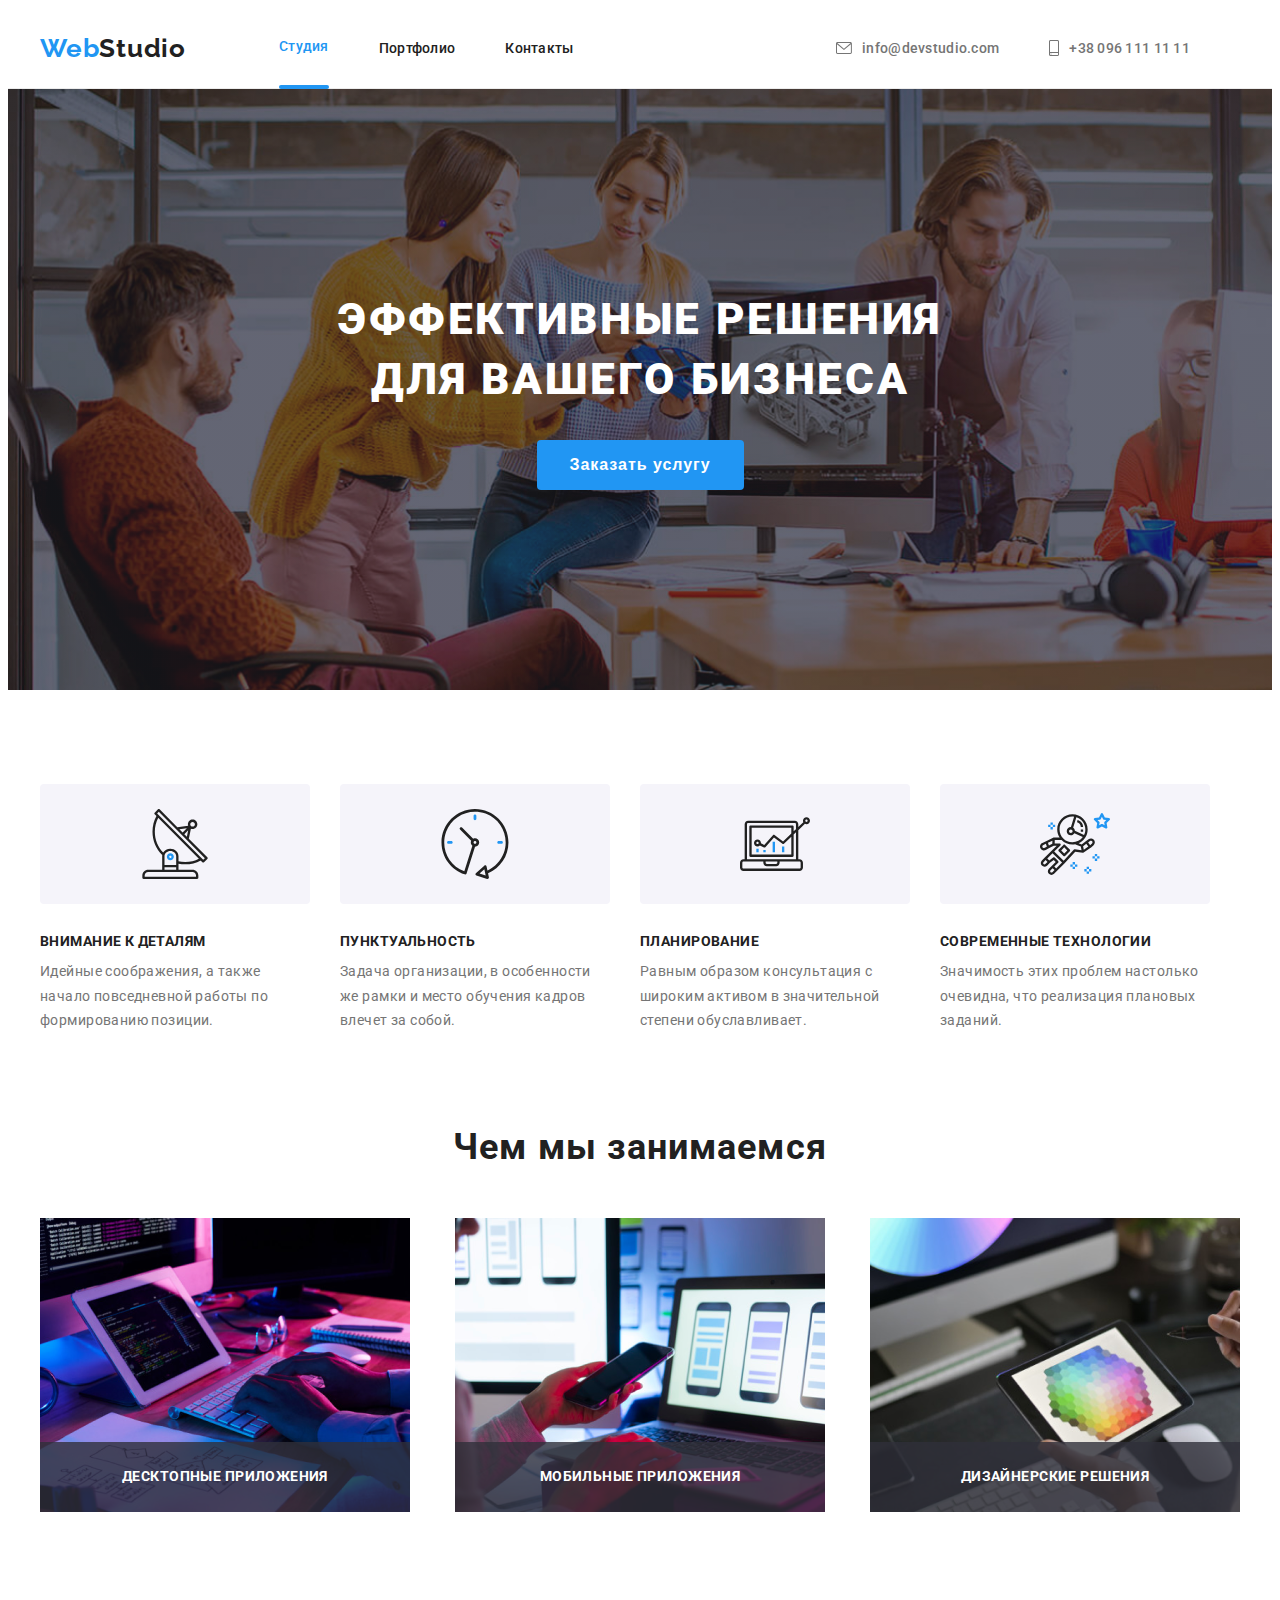
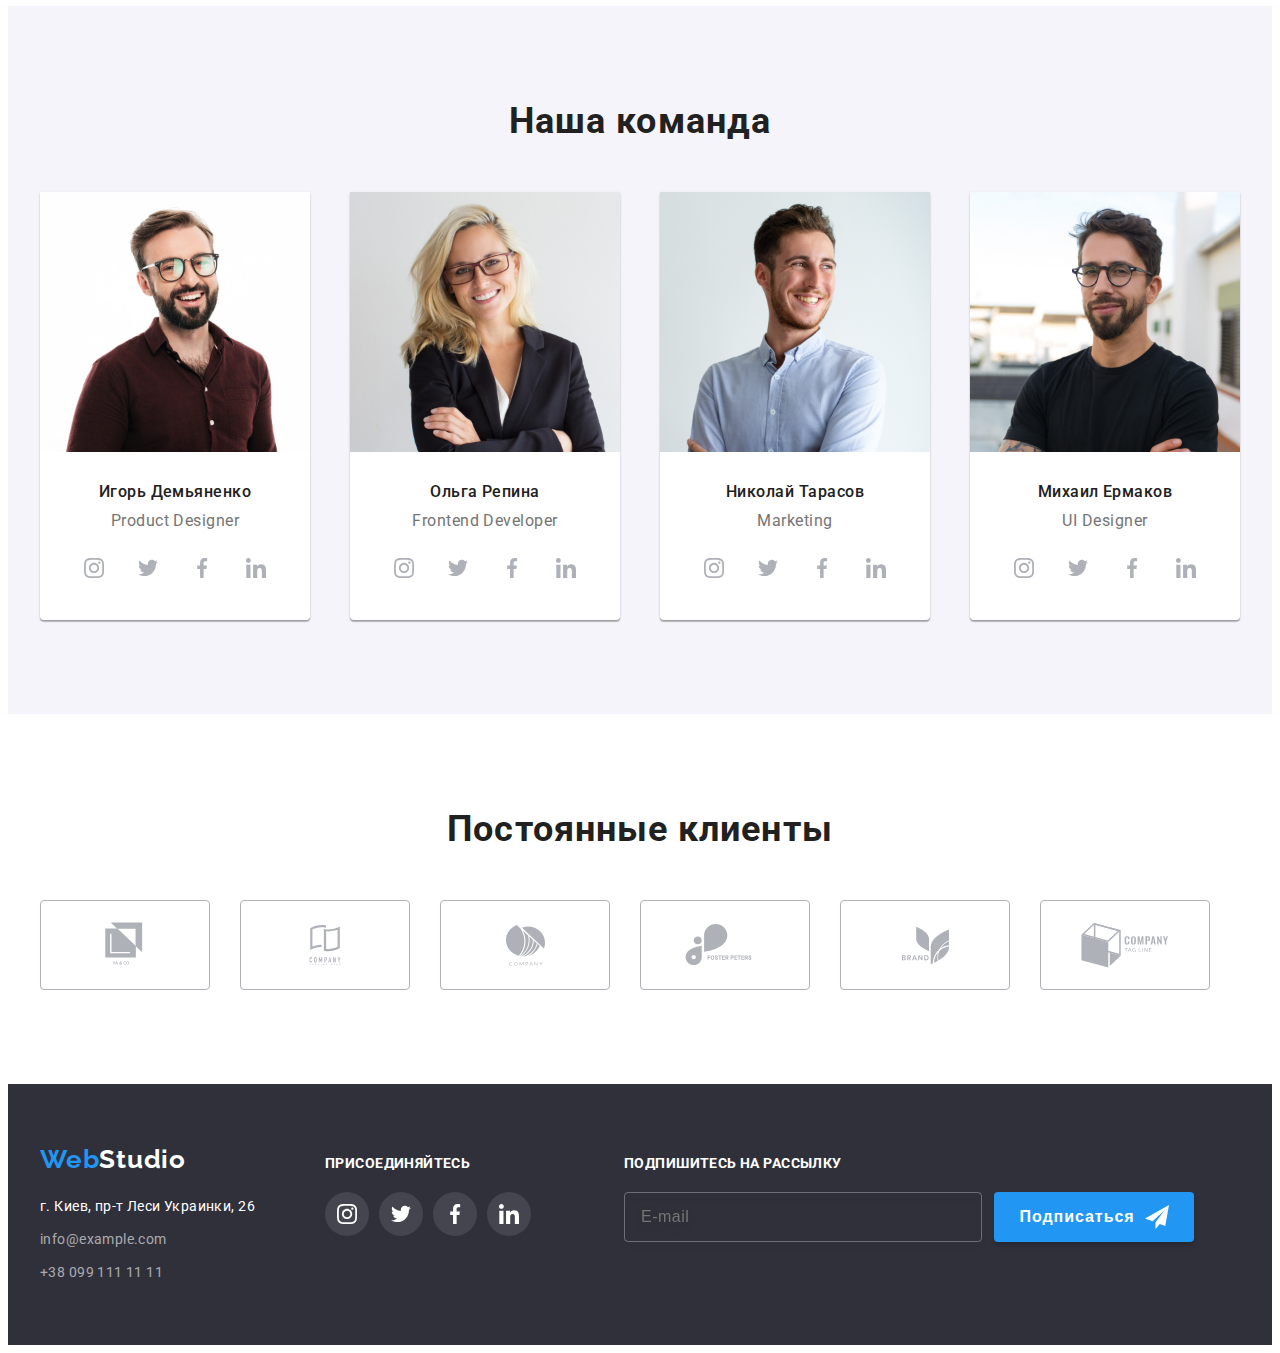
==== index.html @ 15736058 "modal form, footer form" ====
<!DOCTYPE html>
<html lang="ru">
<head>
    <meta charset="UTF-8">
    <meta name="viewport" content="width=device-width, initial-scale=1.0">
    <title>WebStudio</title>
    <link rel="stylesheet" href="https://cdnjs.cloudflare.com/ajax/libs/modern-normalize/1.0.0/modern-normalize.min.css" integrity="sha512-ISS7cAi1PEhQ8jnbJpJZMd29NlhNj4AWYyLOSp2CE/CsHxTCu+r+t0D2yoJudVrd0/8fTVPUVDzY5Tvli75u/g==" crossorigin="anonymous" />
    <link rel="preconnect" href="https://fonts.gstatic.com">
    <link href="https://fonts.googleapis.com/css2?family=Raleway:wght@700&family=Roboto:wght@400;500;700;900&display=swap" rel="stylesheet">
    <link rel="stylesheet" href="./css/style.css">
</head>
<body>
   <header class="header">
    <div class="container">
        <nav class="navigation">
             <a class="logo-link link" href="./index.html">   
                 <span class="logo-first-side">Web</span><span class="logo-header-side">Studio</span> 
            </a>
                <ul class="site-nav list">
                    <li class="site-nav-list"><a class="site-nav-link link current" href="./index.html">Студия</a></li>
                    <li class="site-nav-list"><a class="site-nav-link link" href="./portfolio.html">Портфолио</a></li>
                    <li class="site-nav-list"><a class="site-nav-link link" href="./contacts.html">Контакты</a></li>

                </ul>
        </nav>

        <address class="header-address">
            <div class="header-mail">
                  <a class="site-address-list link" href="mailto:info@devstudio.com"> <svg class="site-address__icon mail" width="16" height="12"> <use href="./pictures/sprite.svg#icon-mail"></use> </svg>info@devstudio.com</a>
            </div>      
            <div class="header-tel">
                 <a class="site-address-list link" href="tel:+380961111111">  <svg class="site-address__icon phone" width="10" height="16"> <use href="./pictures/sprite.svg#icon-smartphone"></use> </svg>+38 096 111 11 11</a>
            </div>
        </address>
    </div>

   </header> 

<!-- Banner--> 
    <section class="banner">
        <div class="banner-block">
            <h1 class="banner-title">Эффективные решения <br> для вашего бизнеса</h1>
            <button class="banner-button" type="button" data-modal-open>Заказать услугу</button>
        </div>
        <div class="backdrop is-hidden " data-modal>
            <div class="modal">
                <button class="modal-close-button" type="button" data-modal-close><svg class="close-button-icon" width="18" height="18"><use href="./pictures/sprite.svg#icon-close"></use></svg></button>
                <form action="#" class="modal-form">
                    <b class="modal-title">Оставьте свои данные, мы вам перезвоним</b>
                        <label class="modal-form-input-label"><span class="modal-form-input-title">Имя</span> 
                            <span class="modal-form-input-weapper">
                            <input name="user-name" type="text" class="modal-form-input"  required minlength="2"> 
                            <svg class="modal-form-icon" width="18" height="18"><use href="./pictures/sprite.svg#icon-person"></use></svg>
                            </span>                             
                        </label>
                        <label class="modal-form-input-label"><span class="modal-form-input-title">Телефон</span> 
                            <span class="modal-form-input-weapper">
                            <input type="tel" name="user-phone" class="modal-form-input" required minlength="6"> 
                            <svg class="modal-form-icon" width="18" height="18"><use href="./pictures/sprite.svg#icon-phone"></use></svg>
                            </span>
                        </label>
                        <label class="modal-form-input-label"><span class="modal-form-input-title">Почта</span> 
                            <span class="modal-form-input-weapper">
                            <input type="email" name="user-mail" class="modal-form-input" required > 
                            <svg class="modal-form-icon" width="18" height="18"><use href="./pictures/sprite.svg#icon-email"></use></svg>
                            </span>
                        </label>
                        <label><span class="modal-form-input-title">Комментарий</span>
                            <textarea name="user-message" class="modal-form-message" placeholder="Введите текст"></textarea>
                        </label>
                        <input type="checkbox" class="modal-form-check visually-hidden" id="policy-check" >
                        <label for="policy-check" class="modal-form-check-label">Соглашаюсь с рассылкой и принимаю&nbsp;<a href="" class="modal-check-label-link"> Условия договора</a></label>
                        <button type="submit" class="modal-form-button">Отправить</button>


                </form>
            </div>

        </div>
        </section>

<!--Features-->

    <section class="features">
        <div class="container">
            <h2 class="visually-hidden">Наши приемущества</h2>
        <ul class="features-list">
            <li class="features-list-item list ">
                <div class="features-block">
                    <svg class="features-icon"><use href="./pictures/sprite.svg#icon-antenna"></use></svg>
                </div>
                <h3 class="features-list-title">Внимание к деталям</h3>
                <p class="features-list-text">Идейные соображения, а также начало повседневной работы по формированию позиции.</p>
            </li>
            <li class="features-list-item list">
                <div class="features-block">
                    <svg class="features-icon"><use href="./pictures/sprite.svg#icon-clock"></use></svg>
                </div>
                <h3 class="features-list-title">Пунктуальность</h3>
                <p class="features-list-text">Задача организации, в особенности же рамки и место обучения кадров влечет за собой.</p>
            </li>
            <li class="features-list-item list">
                <div class="features-block">
                    <svg class="features-icon"><use href="./pictures/sprite.svg#icon-diagram"></use></svg>
                </div>
                <h3 class="features-list-title">Планирование</h3>
                <p class="features-list-text">Равным образом консультация с широким активом в значительной степени обуславливает.</p>
            </li>
            <li class="features-list-item list">
                <div class="features-block">
                    <svg class="features-icon"><use href="./pictures/sprite.svg#icon-astronaut"></use></svg>
                </div>
                <h3 class="features-list-title">Современные технологии</h3>
                <p class="features-list-text">Значимость этих проблем настолько очевидна, что реализация плановых заданий.</p>
            </li>
        </ul>
    </div>
    </section>

<!--What we do-->

    <section class="img-section">
        <div class="container">
        <h2 class="img-title">Чем мы занимаемся</h2>
        <ul class="img-title-items">
            <li class="img-title-list list"> 
                <div class="img-container">
                    <img class="img-img" src="./pictures/img.png" alt="Создаем структуру сайта" width="370" height="294"> 
                    <div class="img-container-text">
                        <p class="img-text">Десктопные приложения</p>
                    </div>
                </div>
        </li>
            <li class="img-title-list list"> 
                <div class="img-container">
                    <img class="img-img" src="./pictures/img1.png" alt="Разрабатываем приложение на телефон" width="370" height="294"> 
                    <div class="img-container-text">
                        <p class="img-text">Мобильные приложения</p>
                    </div>
                </div>
        </li>
            <li class="img-title-list list"> 
                <div class="img-container">
                    <img class="img-img" src="./pictures/img2.png" alt="Девушка работает с дизайном" width="370" height="294"> 
                    <div class="img-container-text">
                        <p class="img-text">Дизайнерские решения</p>
                    </div>
                </div>
        </li>
        </ul>
    </div>
    </section>

<!--Our team-->
    <section class="team">
        <div class="container">
        <h2 class="team-title">Наша команда</h2>
        <ul class="team-list">
            <li class="team-list-item list">
                <img class="team-img" src="./pictures/img.jpg" alt="Игорь Демьяненко" width="270" height="260">
                <h3 class="team-member">Игорь Демьяненко</h3>
                <p class="team-member-profession">Product Designer</p>
                <ul class="social-list list">
                    <li class="social-list-item">
                        <a href="" class="social-list-link link">
                            <svg class="social-list-icon">
                                <use href="./pictures/sprite.svg#icon-instagram"></use>
                            </svg>
                        </a>
                    </li>
                    <li class="social-list-item">
                        <a href="" class="social-list-link link">
                            <svg class="social-list-icon">
                                <use href="./pictures/sprite.svg#icon-twitter"></use>
                            </svg>
                        </a>
                    </li>
                    <li class="social-list-item">
                        <a href="" class="social-list-link link">
                            <svg class="social-list-icon">
                                <use href="./pictures/sprite.svg#icon-facebook"></use>
                            </svg>
                        </a>
                    </li>
                    <li class="social-list-item">
                        <a href="" class="social-list-link link">
                            <svg class="social-list-icon">
                                <use href="./pictures/sprite.svg#icon-linkedin"></use>
                            </svg>
                        </a>
                    </li>
                </ul>
            </li>
            <li class="team-list-item list">
                <img class="team-img" src="./pictures/img2.jpg" alt="Ольга Репина" width="270" height="260">
                <h3 class="team-member">Ольга Репина</h3>
                <p class="team-member-profession">Frontend Developer</p>
                <ul class="social-list list">
                    <li class="social-list-item">
                        <a href="" class="social-list-link link">
                            <svg class="social-list-icon">
                                <use href="./pictures/sprite.svg#icon-instagram"></use>
                            </svg>
                        </a>
                    </li>
                    <li class="social-list-item">
                        <a href="" class="social-list-link link">
                            <svg class="social-list-icon">
                                <use href="./pictures/sprite.svg#icon-twitter"></use>
                            </svg>
                        </a>
                    </li>
                    <li class="social-list-item">
                        <a href="" class="social-list-link link">
                            <svg class="social-list-icon">
                                <use href="./pictures/sprite.svg#icon-facebook"></use>
                            </svg>
                        </a>
                    </li>
                    <li class="social-list-item">
                        <a href="" class="social-list-link link">
                            <svg class="social-list-icon">
                                <use href="./pictures/sprite.svg#icon-linkedin"></use>
                            </svg>
                        </a>
                    </li>
                </ul>
                
            </li>
            <li class="team-list-item list">
                <img class="team-img" src="./pictures/img3.jpg" alt="Николай Тарасов" width="270" height="260">
                <h3 class="team-member">Николай Тарасов</h3>
                <p class="team-member-profession">Marketing</p>
                <ul class="social-list list">
                    <li class="social-list-item">
                        <a href="" class="social-list-link link">
                            <svg class="social-list-icon">
                                <use href="./pictures/sprite.svg#icon-instagram"></use>
                            </svg>
                        </a>
                    </li>
                    <li class="social-list-item">
                        <a href="" class="social-list-link link">
                            <svg class="social-list-icon">
                                <use href="./pictures/sprite.svg#icon-twitter"></use>
                            </svg>
                        </a>
                    </li>
                    <li class="social-list-item">
                        <a href="" class="social-list-link link">
                            <svg class="social-list-icon">
                                <use href="./pictures/sprite.svg#icon-facebook"></use>
                            </svg>
                        </a>
                    </li>
                    <li class="social-list-item">
                        <a href="" class="social-list-link link">
                            <svg class="social-list-icon">
                                <use href="./pictures/sprite.svg#icon-linkedin"></use>
                            </svg>
                        </a>
                    </li>
                </ul>
            </li>
            <li class="team-list-item list">
                <img class="team-img" src="./pictures/img4.jpg" alt="Михаил Ермаков" width="270" height="260">
                <h3 class="team-member">Михаил Ермаков</h3>
                <p class="team-member-profession">UI Designer</p>
                <ul class="social-list list">
                    <li class="social-list-item">
                        <a href="" class="social-list-link link">
                            <svg class="social-list-icon">
                                <use href="./pictures/sprite.svg#icon-instagram"></use>
                            </svg>
                        </a>
                    </li>
                    <li class="social-list-item">
                        <a href="" class="social-list-link link">
                            <svg class="social-list-icon">
                                <use href="./pictures/sprite.svg#icon-twitter"></use>
                            </svg>
                        </a>
                    </li>
                    <li class="social-list-item">
                        <a href="" class="social-list-link link">
                            <svg class="social-list-icon">
                                <use href="./pictures/sprite.svg#icon-facebook"></use>
                            </svg>
                        </a>
                    </li>
                    <li class="social-list-item">
                        <a href="" class="social-list-link link">
                            <svg class="social-list-icon">
                                <use href="./pictures/sprite.svg#icon-linkedin"></use>
                            </svg>
                        </a>
                    </li>
                </ul>
            </li>
        </ul>
    </div>
    </section>

    <!-- Klient -->
    <section class="klient">
        <div class="container">
        <h2 class="klient-title">Постоянные клиенты</h2>
        <ul class="klient-list list">
            <li class="klient-list-item">
                <a class="klient-list-link link" href="">
                <svg class="klient-list-icon klient1" width="45" height="50">
                    <use href="./pictures/sprite.svg#icon-logo-1"></use>
                </svg>
                </a>
            </li>
            <li class="klient-list-item">
                <a class="klient-list-link link" href="">
                <svg class="klient-list-icon klient2" width="40" height="52">
                    <use href="./pictures/sprite.svg#icon-logo-2"></use>
                </svg>
                </a>
            </li>
            <li class="klient-list-item">
                 <a class="klient-list-link link" href="">
                <svg class="klient-list-icon klient3" width="41" height="43">
                    <use href="./pictures/sprite.svg#icon-logo-3"></use>
                </svg>
                </a>
            </li>
            <li class="klient-list-item">
                 <a class="klient-list-link link" href="">
                <svg class="klient-list-icon klient4" width="80" height="42">
                    <use href="./pictures/sprite.svg#icon-logo-4"></use>
                </svg>
                </a>
                </li>
            <li class="klient-list-item">
                 <a class="klient-list-link link" href="">
                <svg class="klient-list-icon klient5" width="59" height="47">
                    <use href="./pictures/sprite.svg#icon-logo-5"></use>
                </svg>
                </a>
                </li>
            <li class="klient-list-item">
                 <a class="klient-list-link link" href="">
                <svg class="klient-list-icon klient6"  width="88" height="45">
                    <use href="./pictures/sprite.svg#icon-logo-6"></use>
                </svg>
                </a>
                </li>
        </ul>
    </div>
    </section>

<!--Footer-->
    
    <footer class="footer">
        <div class="container">
            <div class="left">
        <div class="footer-logo">
        <a class="footer-logo-link" href="index.html">  <span class="logo-first-side">Web</span><span class="logo-footer-side">Studio</span>
        </a>
        </div>        


        <div class="address-container">
        <address class="footer-address">
                <ul class="footer-list">
                    <li class="footer-list-item list"> 
                        <a class="footer-address-link" href="https://goo.gl/maps/CPEfyJvDvuWiQpKV9">г. Киев, пр-т Леси Украинки, 26</a>

                    </li>
                    <li class="footer-list-item list">
                        <a class="footer-contact-link" href="mailto:info@example.com">info@example.com</a>

                    </li>
                    <li class="footer-list-item list">
                        <a class="footer-contact-link" href="tel:+380991111111">+38 099 111 11 11</a>

                    </li>
                </ul>

        </address>
        </div> 
         </div>

         <div class="right">
             <h3 class="footer-right-title">присоединяйтесь</h3>
             <ul class="social-list list">
                <li class="social-list-item">
                    <a href="" class="social-list-link link">
                        <svg class="social-list-icon">
                            <use href="./pictures/sprite.svg#icon-instagram"></use>
                        </svg>
                    </a>
                </li>
                <li class="social-list-item">
                    <a href="" class="social-list-link link">
                        <svg class="social-list-icon">
                            <use href="./pictures/sprite.svg#icon-twitter"></use>
                        </svg>
                    </a>
                </li>
                <li class="social-list-item">
                    <a href="" class="social-list-link link">
                        <svg class="social-list-icon">
                            <use href="./pictures/sprite.svg#icon-facebook"></use>
                        </svg>
                    </a>
                </li>
                <li class="social-list-item">
                    <a href="" class="social-list-link link">
                        <svg class="social-list-icon">
                            <use href="./pictures/sprite.svg#icon-linkedin"></use>
                        </svg>
                    </a>
                </li>
            </ul>
         </div>
         <div class="footer-form">
         <h3 class="footer-form-title">Подпишитесь на рассылку</h3>
         <form action="#" class="footer-form-submit">
             <label>
                 <input type="email" placeholder="E-mail" class="footer-form-mail" required>
             </label>
             <button type="submit" class="footer-form-button">Подписаться<svg class="footer-form-icon" width="24" height="24">
                <use href="./pictures/sprite.svg#icon-send"></use>
            </svg>
        </button>
         </form>
        </div>
         </div>
    </footer>
    <script src="./js/modal.js"></script>
</body>
</html>
---- css/style.css ----
:root {
    --text-font: "Roboto", sans-serif; 
    --logo-font: "Raleway", sans-serif;
    --text-color:  #212121 ;
    --second-text-color: #757575;
    --third-text-color: #FFFFFF;
    --active-color: #2196F3 ;
    --banner-footer-background: #2F303A;
    --footer-contact-color: #ffffff99;
    --buuton-portfolio-background: #F5F4FA;
    --border-line-color: #ECECEC;
    --border-galerry-color: #eeeeee;
    --social-fill-color: #AFB1B8;
}

body{
    font-family: var(--text-font);
    color: var(--text-color);
    background-color: var(--third-text-color);
}

h1,
h2,
h3,
h4,
h5,
h6,
p {
    margin: 0;
}

ul,ol {
    margin: 0;
    padding: 0;
}

img {
    display: block;
}

.list {
    list-style: none;
}

.link {
    text-decoration: none;
}
 
.container {
    width: 1200px;  
    padding: 0 15px;
    margin: 0 auto;  
    
}

/* !!!!!!!!!!!!!!!!!!!!!!!!!!index.html!!!!!!!!!!!!!!!!! */

.header {
    border-bottom: 1px solid var(--border-line-color);

}

.header .container {
    display: flex;
    align-items: center;
    min-height: 80px;
    
}

/*================Logo==============*/

.navigation .logo-link {
    margin: auto 93px auto auto ;
}

.logo-first-side {
    font-family: var(--logo-font);
    font-weight: 700;
    font-size: 26px;
    line-height: 1.19;
    letter-spacing: 0.03em;
    color: var(--active-color);
}

.logo-header-side {
    font-family: var(--logo-font);
    font-weight: 700;
    font-size: 26px;
    line-height: 1.19;
    letter-spacing: 0.03em;
    color: var(--text-color);
}
/*===============Navigation============*/


.navigation {
    display: flex;
}

 .site-nav-list:not(:last-child) {
     margin-right: 50px;
 }
.site-nav {
    display: flex;
    align-items: center;
}

.site-nav-link {
    font-weight: 500;
    font-size: 14px;
    line-height: 1.43;
    letter-spacing: 0.02em;
    text-decoration: none;
    color: var(--text-color);
    transition: color 250ms cubic-bezier(0.4, 0, 0.2, 1);
}

.site-nav-link.current::after {
    content: "";
    position: relative;
    display: block;
    left: 0;
    bottom: -29px;
    background: var(--active-color);
    border-radius: 2px;
    height: 4px;
    width: 100%;

}

.site-nav-link.current {
    color: var(--active-color);
}

.site-address-list {
    position: relative;
    font-weight: 500;
    font-size: 14px;
    line-height: 1.43;
    letter-spacing: 0.02em;
    color: var(--second-text-color);
    text-decoration: none;
    margin-right: 50px;
    display: flex;
    justify-content: center;
    align-items: center;
    align-content: center;
    transition: color 250ms cubic-bezier(0.4, 0, 0.2, 1);

}

.site-nav-link:hover,
.site-nav-link:focus {
    color: var(--active-color);    
}

/*================Addres header=========*/
.header-address{
    margin-left: auto;
    font-style: normal;
    display: flex;
}


.site-address-list:hover .site-address__icon,
.site-address-list:focus .site-address__icon {
    fill: var(--active-color);
}

.header-mail,
.header-tel {
    display: flex;
    justify-content: space-between;
    align-items: center;
    align-content: center;
}

.site-address-list:hover,
.site-address-list:focus {
    color: var(--active-color);    
}

.site-address__icon {
    fill: var(--second-text-color);
    display: inline-flex;
    margin-right: 10px;
    transition: fill 250ms cubic-bezier(0.4, 0, 0.2, 1);

 }
 
.banner {
    background: var(--banner-footer-background);
    flex-grow: 1;
    padding: 200px 0;
    background-image: linear-gradient(rgba(47, 48, 58, 0.4),
    rgba(47, 48, 58, 0.4)), 
    url(../pictures/bg.jpg);
    background-repeat: no-repeat;
    background-size: cover;
    max-width: 1600px;
}

.banner-title {
    font-weight: 900;
    font-size: 44px;
    line-height: 1.37;
    text-align: center;
    letter-spacing: 0.06em;
    text-transform: uppercase;
    color:var(--third-text-color);
}

.banner-button {
    margin: 30px auto 0 auto;
    font-weight: 700;
    font-size: 16px;
    line-height: 1.88;
    display: flex;
    align-items: center;
    text-align: center;
    letter-spacing: 0.06em;
    color: var(--third-text-color);
    background-color: var(--active-color);
    min-width: 200px;
    height: 50px;
    border-radius: 4px;
    border: none;
    cursor:pointer;
    padding: 10px 33px; 
    transition:  background-color 250ms cubic-bezier(0.4, 0, 0.2, 1) ; 
    
}
.banner-button:focus,
.banner-button:hover {
    background-color: #188ce8;
    
}

/* Modal */

.backdrop {
    position: fixed;
    top: 0;
    left: 0;
    width: 100%;
    height: 100%;
    background: rgba(0, 0, 0, 0.2);
    transition: opacity 500ms cubic-bezier(0.4, 0, 0.2, 1);

}

.backdrop.is-hidden {
    opacity: 0;
    pointer-events: none;
    z-index: 100;


}

.modal-form {
    display: flex;
    flex-direction: column;
}

.modal {
    padding: 40px;
    position: absolute;
    top: 50%;
    left: 50%;
    transform: translate(-50%, -50%);
    min-width: 528px;
    min-height: 581px;
    background: var(--third-text-color);
    box-shadow: 0px 1px 3px rgba(0, 0, 0, 0.12), 0px 1px 1px rgba(0, 0, 0, 0.14), 0px 2px 1px rgba(0, 0, 0, 0.2);
    border-radius: 4px;

}
/* .backdrop.is-hidden {
    transition: opacity 2500ms cubic-bezier(0.4, 0, 0.2, 1);

} */
.modal-form-input {
    display: block;
    width: 100%;
    border: 1px solid rgba(33, 33, 33, 0.2);
    box-sizing: border-box;
    border-radius: 4px;
    height: 40px;
    padding-left: 42px;
    transition: border-color 250ms cubic-bezier(0.4, 0, 0.2, 1);


}

.modal-form-input:focus {
    outline: none;
    border-color: var(--active-color);
    fill: var(--active-color);
}

.modal-form-input:focus + .modal-form-icon {
    fill: var(--active-color);
}

.modal-form-icon {
    position: absolute;
    top: 50%;
    left: 12px;
    transform: translateY(-50%);
    transition: fill 250ms cubic-bezier(0.4, 0, 0.2, 1);

}

.modal-form-input-label {

}

.modal-form-input-title {
    display: block;
    font-weight: 400;
    font-size: 12px;
    line-height: 14px;
    letter-spacing: 0.01em;
    color: var(--second-text-color);
    margin-top: 10px;
    margin-bottom: 4px;

}

.modal-form-input-weapper {
    display: block;
    position: relative;

}

.modal-form-message {
    display: block;
    width: 100%;
    height: 120px;
    border: 1px solid rgba(33, 33, 33, 0.2);
    border-radius: 4px;
    resize: none;
    transition: border-color 250ms cubic-bezier(0.4, 0, 0.2, 1);
    padding: 12px 16px;
    font-size: 14px;
    line-height: 1.14;
    letter-spacing: 0.01em;
}

.modal-form-message:focus {
    outline: none;
    border-color: var(--active-color);
}

.modal-form-message::placeholder {
    color: rgba(117, 117, 117, 0.5);

}

.modal-check-label-link {
    color: var(--active-color);
}

.modal-form-check-label {
    display: flex;
    align-items: center;
    flex-wrap: wrap;
    margin-top: 20px;
    font-weight: 400;
    font-size: 14px;
    line-height: 24px;
    letter-spacing: 0.03em;
    color: var(--second-text-color);

}

.modal-form-check-label::before {
    display: inline-block;
    content: "";
    width: 16px;
    height: 15px;
    border: 1px solid #212121 ;
    margin-right: 8px;

}

.modal-form-check:checked + .modal-form-check-label::before {
    background-color: var(--active-color);
    border: solid var(--active-color);
    background-image: url(../pictures/checkbox.svg);
    background-size: cover;
}

.modal-form-button {
    margin: 30px auto 0 auto;
    font-weight: 700;
    font-size: 16px;
    line-height: 1.88;
    display: flex;
    align-items: center;
    text-align: center;
    letter-spacing: 0.06em;
    color: var(--third-text-color);
    background-color: var(--active-color);
    min-width: 200px;
    height: 50px;
    border-radius: 4px;
    border: none;
    cursor:pointer;
    padding: 10px 33px; 
    transition:  background-color 250ms cubic-bezier(0.4, 0, 0.2, 1) ; 
    align-self: center;
    justify-content: center;
}
.modal-form-button:focus,
.modal-form-button:hover {
    background-color: #188ce8;
    
}


.modal-close-button {
    position: absolute;
    top: 0;
    right: 0;
    cursor:pointer;
    width: 30px;
    height: 30px;
    margin-top: 8px;
    margin-right: 8px;
    background: var(--third-text-color);
    border: 1px solid rgba(0, 0, 0, 0.1);
    border-radius: 50%;
    display: flex;
    align-items: center;
    justify-content: center;
  
}

.modal-close-button:focus,
.modal-close-button:hover {
    fill: var(--active-color);
}

.modal-title {
    font-family: Roboto;
    font-weight: 700;
    font-size: 20px;
    line-height: 23px;
    text-align: center;
    letter-spacing: 0.03em;
    color: var(--text-color);
    margin-bottom: 2px;
}

.visually-hidden {
    position: absolute !important;
    clip: rect(1px 1px 1px 1px); /* IE6, IE7 */
    clip: rect(1px, 1px, 1px, 1px);
    padding: 0 !important;
    border: 0 !important;
    height: 1px !important;
    width: 1px !important;
    overflow: hidden;
  }

/*===========Features==========*/


.visually-hidden:not(:focus):not(:active),
input[type="checkbox"].visually-hidden,
input[type="radio"].visually-hidden {
  position: absolute;
  width: 1px;
  height: 1px;
  margin: -1px;
  border: 0;
  padding: 0;
  white-space: nowrap;
  clip-path: inset(100%);
  clip: rect(0 0 0 0);
  overflow: hidden;
}

.features {
    padding-top: 94px;
}

.features-list{
display: flex;
}

.features-list-item:not(:last-child) {
    margin-right: 30px;
}


.features-list-item {
    width: 270px;
}

.features-list-title {
    font-weight: 700;
    font-size: 14px;
    line-height: 1.14;
    letter-spacing: 0.03em;
    text-transform: uppercase;
    margin-bottom: 10px;
    margin-top: 30px;
}

.features-list-text{
    font-weight: 400;
    font-size: 14px;
    line-height: 1.72;
    letter-spacing: 0.03em;
    color: var(--second-text-color);
}

.features-block {
    display: flex;
    height: 120px;
    width: 270px;
    background-color: var(--buuton-portfolio-background);
    justify-content: center;
    align-items: center;
    border-radius: 4px;
}

.features-icon {
    height: 70px;
    width: 70px;
}

 /*===========What we do==========*/
.img-section {
    padding-top: 94px;
    padding-bottom: 94px;

}

.img-title-items {
    display: flex;
    justify-content: space-between;
    margin-top: 50px;
}

.img-title {
    font-weight: 700;
    font-size: 36px;
    line-height: 1.17;
    text-align: center;
    letter-spacing: 0.03em;
    color: var(--text-color);
}

.img-title-list:not(:last-child) {
    margin-right: 30px;
}

.img-container {
    position: relative;
    z-index: -2;
}

.img-container-text {
    display: flex;
    justify-content: center;
    align-content: center;
    position: absolute;
    bottom: 0;
    left: 0;
    width: 100%;
    height: 70px;
    background: rgba(47, 48, 58, 0.8);

}

.img-text {
    position: absolute;
    top: 50%;
    transform: translateY(-50%);
    font-family: Roboto;
    font-weight: 700;
    font-size: 14px;
    line-height: 1.14;
    text-align: center;
    letter-spacing: 0.03em;
    text-transform: uppercase;
    color: var(--third-text-color);

}

/*================Team============*/


.team {
    background-color: var(--buuton-portfolio-background) ;
    padding: 94px 0;
}

.team-list {
    display: flex;
    justify-content: space-between;
    margin-top: 50px;
}
.team-list:not(:last-child) {
    margin-right: 30px;
}

.team-list-item {
    width: 270px;
    background-color: var(--third-text-color);
    box-shadow: 0px 1px 3px rgba(0, 0, 0, 0.12), 0px 1px 1px rgba(0, 0, 0, 0.14), 0px 2px 1px rgba(0, 0, 0, 0.2);
    border-radius: 0px 0px 4px 4px;
}

.team-title {
    font-weight: 700;
    font-size: 36px;
    line-height: 1.17;
    text-align: center;
    letter-spacing: 0.03em;
    color: var(--text-color);
}

.team-member {
    font-weight: 500;
    font-size: 16px;
    line-height: 1.19;
    text-align: center;
    letter-spacing: 0.03em;
    color: var(--text-color);
    margin-top: 30px;
    margin-bottom: 10px;
}

.team-member-profession {
    font-weight: 400;
    font-size: 16px;
    line-height: 1.19;
    text-align: center;
    letter-spacing: 0.03em;
    margin-bottom: 16px;
    color: var(--second-text-color);
}

.social-list-link {
    display: flex;
    justify-content: center;
    align-items: center;
    width: 44px;
    height: 44px;
    background-color: var(--third-text-color);
    border-radius: 50%;
    transition: color 250ms cubic-bezier(0.4, 0, 0.2, 1),
    background-color 250ms cubic-bezier(0.4, 0, 0.2, 1);

}

.social-list-link:hover,
.social-list-link:focus {
    background-color: var(--active-color);
}

.social-list-link:hover .social-list-icon,
.social-list-link:focus .social-list-icon {
    fill: var(--third-text-color);
}

.social-list {
    display: flex;
    justify-content: space-between;
    margin-bottom: 30px;
    margin: 0 32px 30px 32px;
}

.social-list-icon {
    width: 20px;
    height: 20px;
    fill: var(--social-fill-color);
    transition: fill 250ms cubic-bezier(0.4, 0, 0.2, 1);

}


/* ====================Klient=========== */

.klient {
    padding: 94px 0 ;
}

.klient-title {
    font-weight: 700;
    font-size: 36px;
    line-height: 1.17;
    text-align: center;
    letter-spacing: 0.03em;
    color: var(--text-color);
}

.klient-list {
    display: flex;
    margin-top: 50px;
}

.klient-list-icon {
    fill: var(--social-fill-color);
    transition: fill 250ms cubic-bezier(0.4, 0, 0.2, 1);

    
}

.klient-list-link {
    display: flex;
    height: 90px;
    width: 170px;
    justify-content: center;
    align-items: center;
    border: 1px solid var(--social-fill-color) ;
    box-sizing: border-box;
    border-radius: 4px;
    transition: border-color 250ms cubic-bezier(0.4, 0, 0.2, 1);


}

.klient-list-item:not(:last-child) {
    margin-right: 30px;
}

.klient-list-link:focus,
.klient-list-link:hover {
    border-color: var(--active-color);
}

.klient-list-link:focus .klient-list-icon,
.klient-list-link:hover .klient-list-icon {
    fill: var(--active-color);
}

.kl
.klient-list-item {
    display: flex;
    justify-content: space-between;
    align-items: center;
}
    
 /*=================Footer========== */

 .footer .container {
     display: flex;
 }
 
 .footer-logo-link {
     text-decoration: none;
 }
.footer {
    background-color: var(--banner-footer-background);
    padding: 60px 0;
}

.footer-logo {
    margin-bottom: 20px;
}

.footer-address {
    font-style: normal;
}

.logo-footer-side {
    font-family: var(--logo-font);
    font-weight: 700;
    font-size: 26px;
    line-height: 1.19;
    letter-spacing: 0.03em;
    color: var(--third-text-color);
}

.footer-address-link {
    font-weight: 400;
    font-size: 14px;
    line-height: 1.71;
    letter-spacing: 0.03em;
    color: var(--third-text-color);
    text-decoration: none;
    transition: color 250ms cubic-bezier(0.4, 0, 0.2, 1);

}

.footer-list {
    display: inline-block;
}

.footer-list:not(:last-child) {
    margin-bottom: 9px;
}

.footer-address-link:hover,
.footer-address-link:focus {
    color: var(--active-color);
}

.footer-contact-link:not(:last-child) {
    margin-bottom: 9px;
}
.footer-contact-link {
    display: inline-block;
    font-weight: 400;
    font-size: 14px;
    line-height: 1.71;
    letter-spacing: 0.03em;
    color: var(--footer-contact-color);
    text-decoration: none;
    margin-top: 9px;
    transition: color 250ms cubic-bezier(0.4, 0, 0.2, 1);

}

.footer-contact-link:hover,
.footer-contact-link:focus {
    color: var(--active-color);
}


/* =========Right box========= */
.right {
    margin-left: 70px;
    margin-top: 12px;
    display: flex;
    flex-direction: column;
}

.footer-right-title {
    font-weight: 700;
    font-size: 14px;
    line-height: 1.14;
    letter-spacing: 0.03em;
    text-transform: uppercase;
    color: var(--third-text-color);
    margin-bottom: 20px;
}

.footer .social-list {
    display: flex;
    flex-direction: row;
    justify-content: flex-start;
    margin: 0;
}

.footer .social-list-icon {
    fill: var(--third-text-color);  
}

.footer .social-list-item:not(:last-child) {
    margin-right: 10px;
}

.footer .social-list-link:focus,
.footer .social-list-link:hover {
    background-color: var(--active-color);
}

.footer .social-list-link {
    background: rgba(255, 255, 255, 0.1);
}

/* ========Form======== */

.footer-form {
    margin-left: 93px;
    margin-top: 12px;
    display: flex;
    flex-direction: column;
}

.footer-form-submit{
    display: flex;
}

.footer-form-title {
    font-weight: 700;
    font-size: 14px;
    line-height: 1.14;
    letter-spacing: 0.03em;
    text-transform: uppercase;
    color: var(--third-text-color);
    margin-bottom: 20px;
}

.footer-form-button {
    display: flex;
    justify-content: center;
    align-items: center;
    text-align: center;
    margin-left: 12px;
    font-weight: 700;
    font-size: 16px;
    line-height: 1.88;
    letter-spacing: 0.06em;
    color: var(--third-text-color);
    background-color: var(--active-color);
    min-width: 200px;
    height: 50px;
    border-radius: 4px;
    border: none;
    cursor:pointer;
    box-shadow: 0px 4px 4px rgba(0, 0, 0, 0.15);
    transition:  background-color 250ms cubic-bezier(0.4, 0, 0.2, 1) ; 

}

.footer-form-button:hover,
.footer-form-button:focus {
    background-color: #188ce8;

}

.footer-form-icon {
    margin-left: 10px;
}

.footer-form-mail {
    padding: 15px 16px;
    min-width: 358px;
    height: 50px;
    font-weight: 400;
    font-size: 16px;
    line-height: 20px;
    background-color: inherit;
    align-items: center;
    letter-spacing: 0.03em;
    color: var(--third-text-color);
    border: 1px solid rgba(255, 255, 255, 0.3);
    box-sizing: border-box;
    filter: drop-shadow(0px 4px 4px rgba(0, 0, 0, 0.15));
    border-radius: 4px;

}

/* !!!!!!!!!!!!!!!!!!!!!!!!!!!!!!!!!!!portfolio.html!!!!!!!!!!!!!!!!!!!!!!!!!!!1*/

.portfolio  {
    padding: 94px 0;

}

.button {
    background-color: var(--buuton-portfolio-background) ;
    align-items: center;
    text-align: center;
    min-width: 73px;
    border-radius: 4px;
    border: none;
    padding: 6px 23px;
    cursor:pointer;
    font-weight: 500;
    font-size: 16px;
    line-height: 26px;
    letter-spacing: 0.03em;
    transition: color 250ms cubic-bezier(0.4, 0, 0.2, 1),
    background-color 250ms cubic-bezier(0.4, 0, 0.2, 1);
    ;


}

.button-list-item:not(:last-child) {
    margin-right: 8px;
}

.button:not(:last-child) {
    margin-right: 8px;
}

.button-list {
display: flex;
justify-content: center;
margin-bottom: 20px;
}

.button:hover,
.button:focus {
    color: var(--third-text-color) ;
    background-color: var(--active-color);
}

.gallery-list {
    display: flex;
    justify-content: space-between;
    flex-wrap: wrap;
}

.gallery-list-item {
    width: 370px;
    background: var(--third-text-color);
    box-sizing: border-box;
    align-content: flex-start;
    margin-top: 30px;
    border: 1px solid var(--border-galerry-color);
    transition: box-shadow 250ms cubic-bezier(0.4, 0, 0.2, 1);

}
.gallery-list-item:hover{
        box-shadow: 0px 1px 1px rgba(0, 0, 0, 0.12), 0px 4px 4px rgba(0, 0, 0, 0.06), 1px 4px 6px rgba(0, 0, 0, 0.16);

}
.gallery-list-link{
    display: block;
    overflow: hidden; 
    transition: box-shadow 250ms cubic-bezier(0.4, 0, 0.2, 1);


}

.gallery-list-link:focus,
.gallery-list-link:hover{
    box-shadow: 0px 1px 1px rgba(0, 0, 0, 0.12), 0px 4px 4px rgba(0, 0, 0, 0.06), 1px 4px 6px rgba(0, 0, 0, 0.16);
  
}

.gallery-text-container {
    padding: 20px 24px;
    width: 370px;
}

.gallery-list-title {
    font-weight: 700;
    font-size: 18px;
    line-height: 2;
    letter-spacing: 0.06em;
    color: var(--text-color);
    margin-bottom: 4px;
}

.gallery-list-text {
    font-weight: 400;
    font-size: 16px;
    line-height: 1.88;
    letter-spacing: 0.03em;
    color: var(--second-text-color);


}

.thumb {
    position: relative;
    overflow: hidden;
}

.overlay {
    position: absolute;
    transform: translateY(100%);
    transition: transform 250ms cubic-bezier(0.4, 0, 0.2, 1);
    left: 0;
    top: 0;
    width: 100%;
    height: 100%;
    display: flex;
    align-items: center;
    background-color: var(--active-color);
    font-weight: 400;
    font-size: 18px;
    line-height: 28px;
    letter-spacing: 0.03em;
    color: var(--third-text-color);
    padding: 24px;
    }
.gallery-list-link:focus .overlay,
.gallery-list-link:hover .overlay {
    transform: translateY(0);
    }
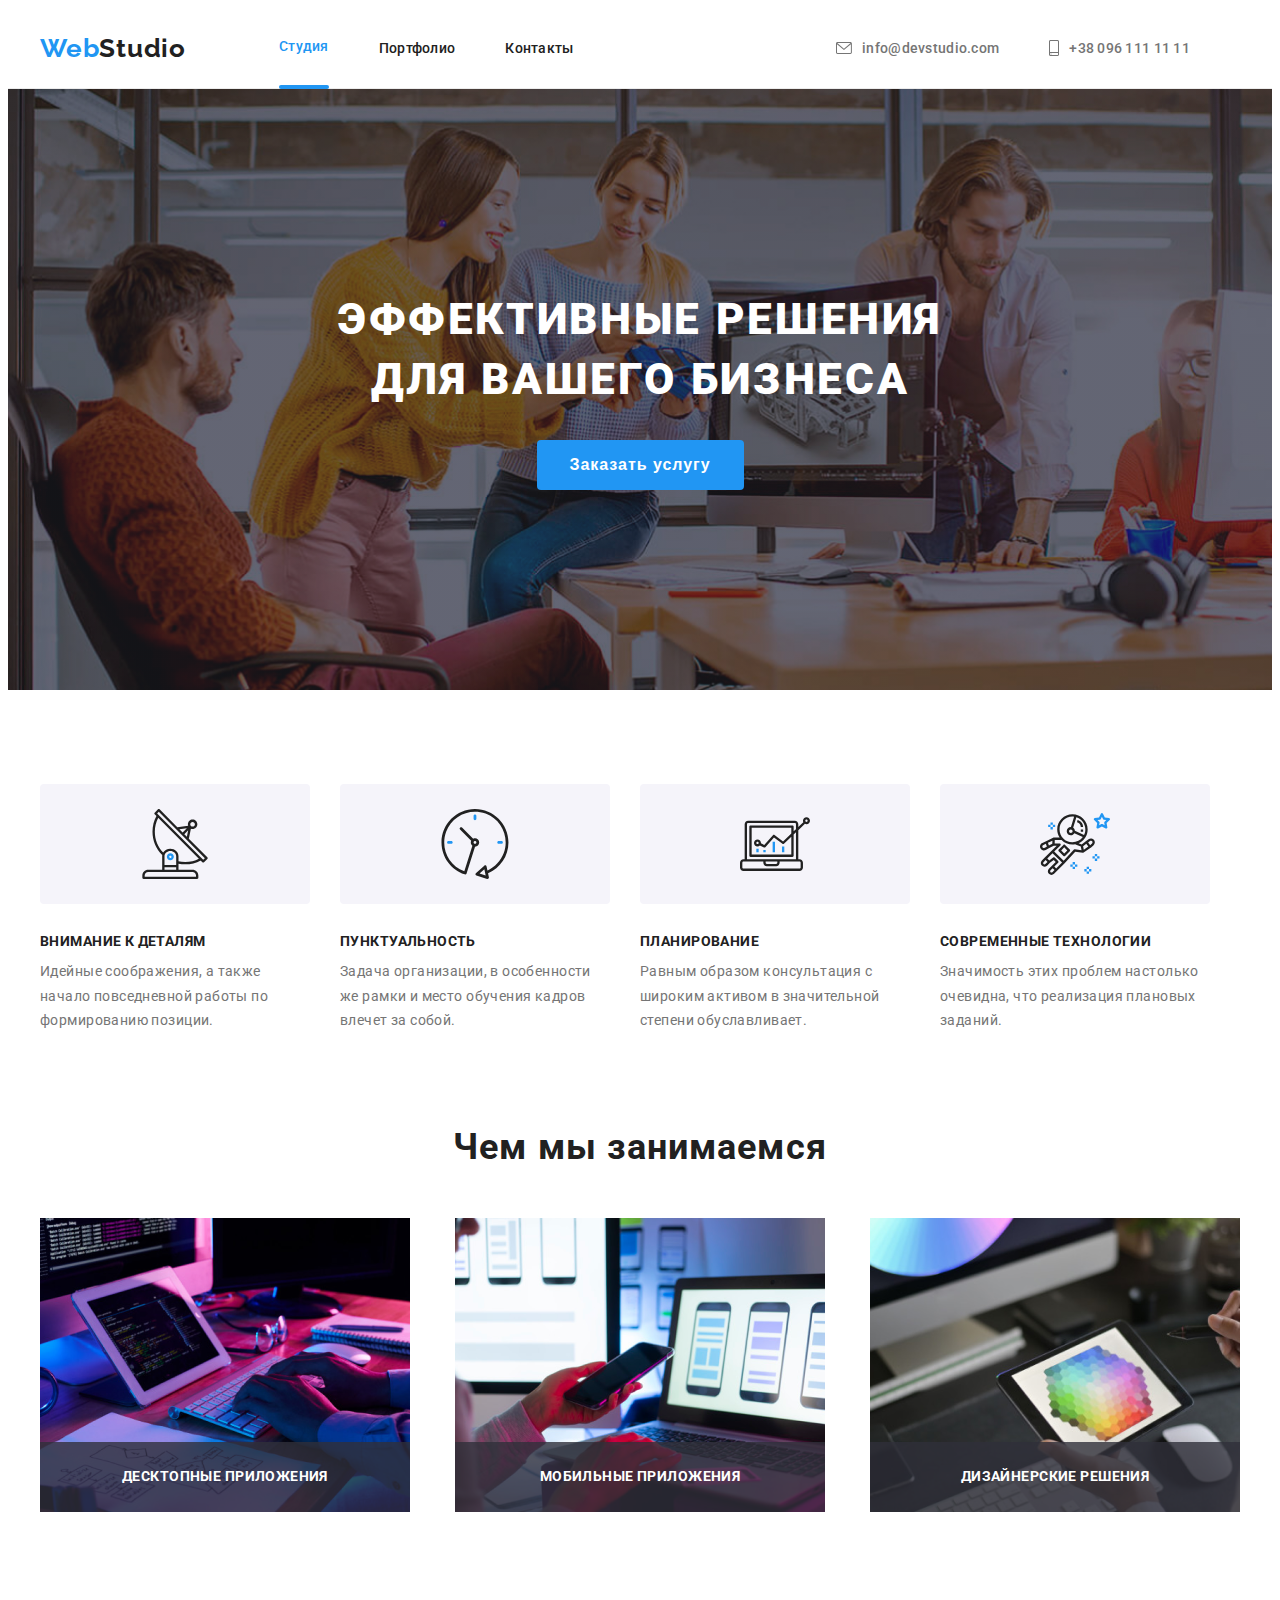
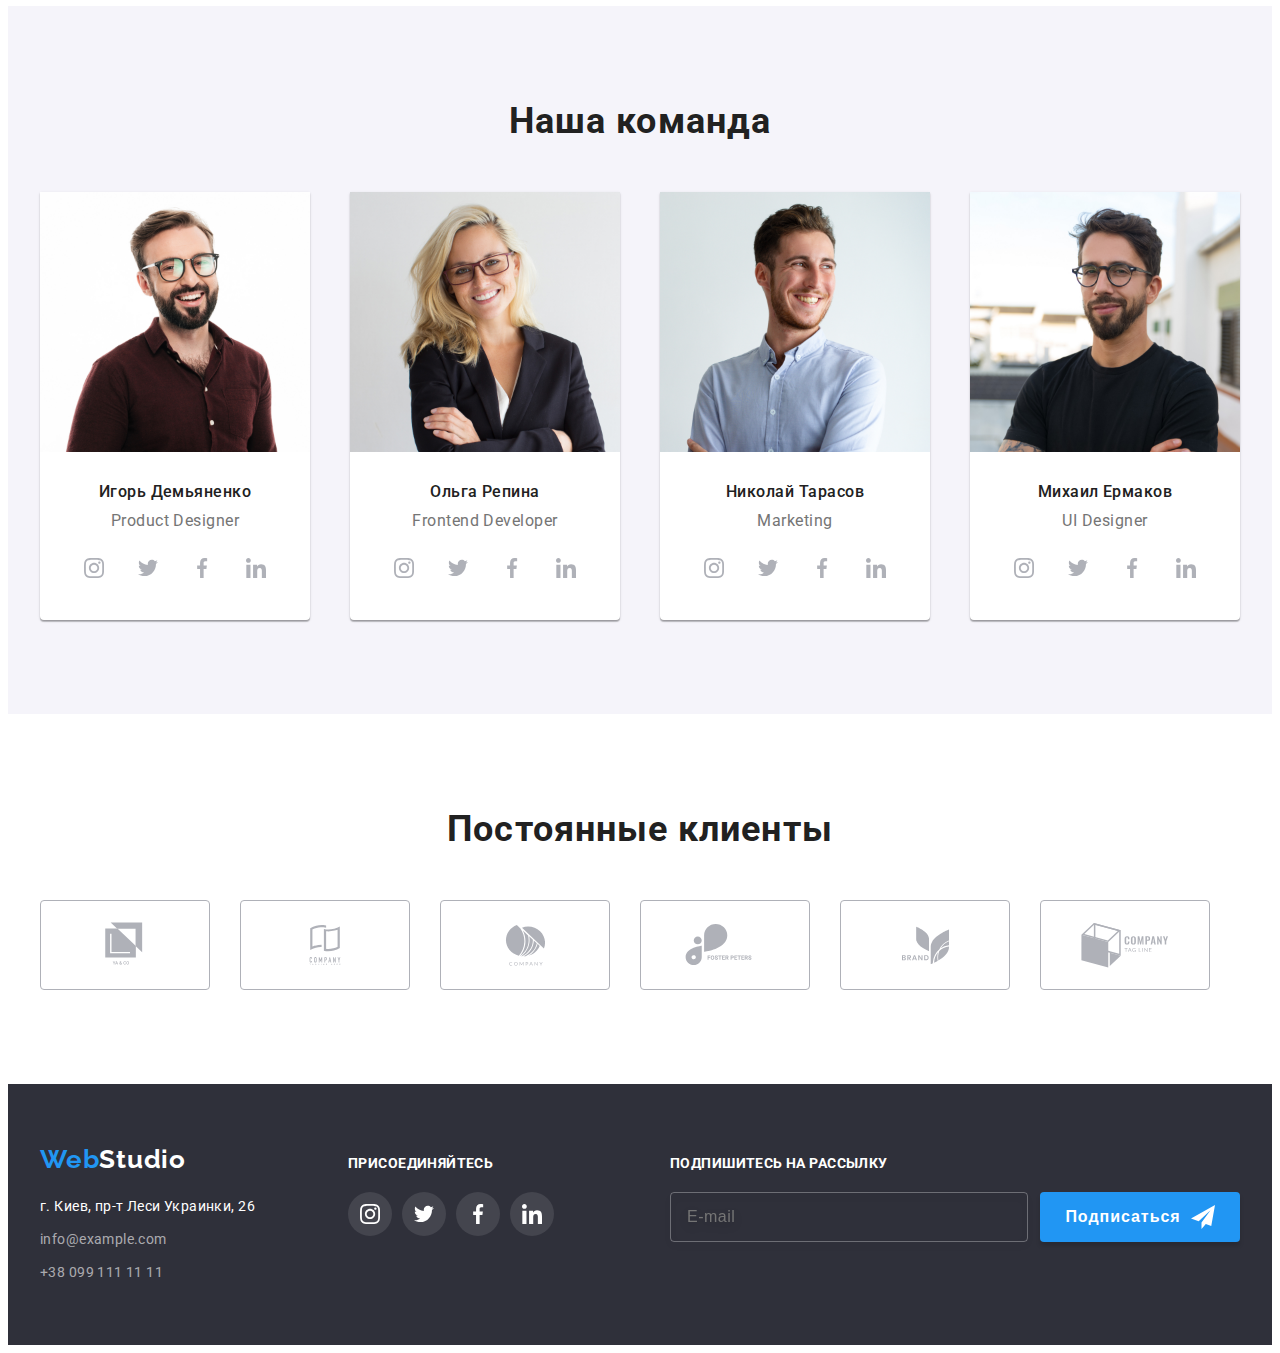
==== commit 5311c04b: "footer container j-c:s-b" ====
--- a/index.html
+++ b/index.html
@@ -385,7 +385,7 @@
          </div>
 
          <div class="right">
-             <h3 class="footer-right-title">присоединяйтесь</h3>
+             <b class="footer-right-title">присоединяйтесь</b>
              <ul class="social-list list">
                 <li class="social-list-item">
                     <a href="" class="social-list-link link">
--- a/css/style.css
+++ b/css/style.css
@@ -750,6 +750,7 @@
 
  .footer .container {
      display: flex;
+     justify-content: space-between;
  }
  
  .footer-logo-link {
